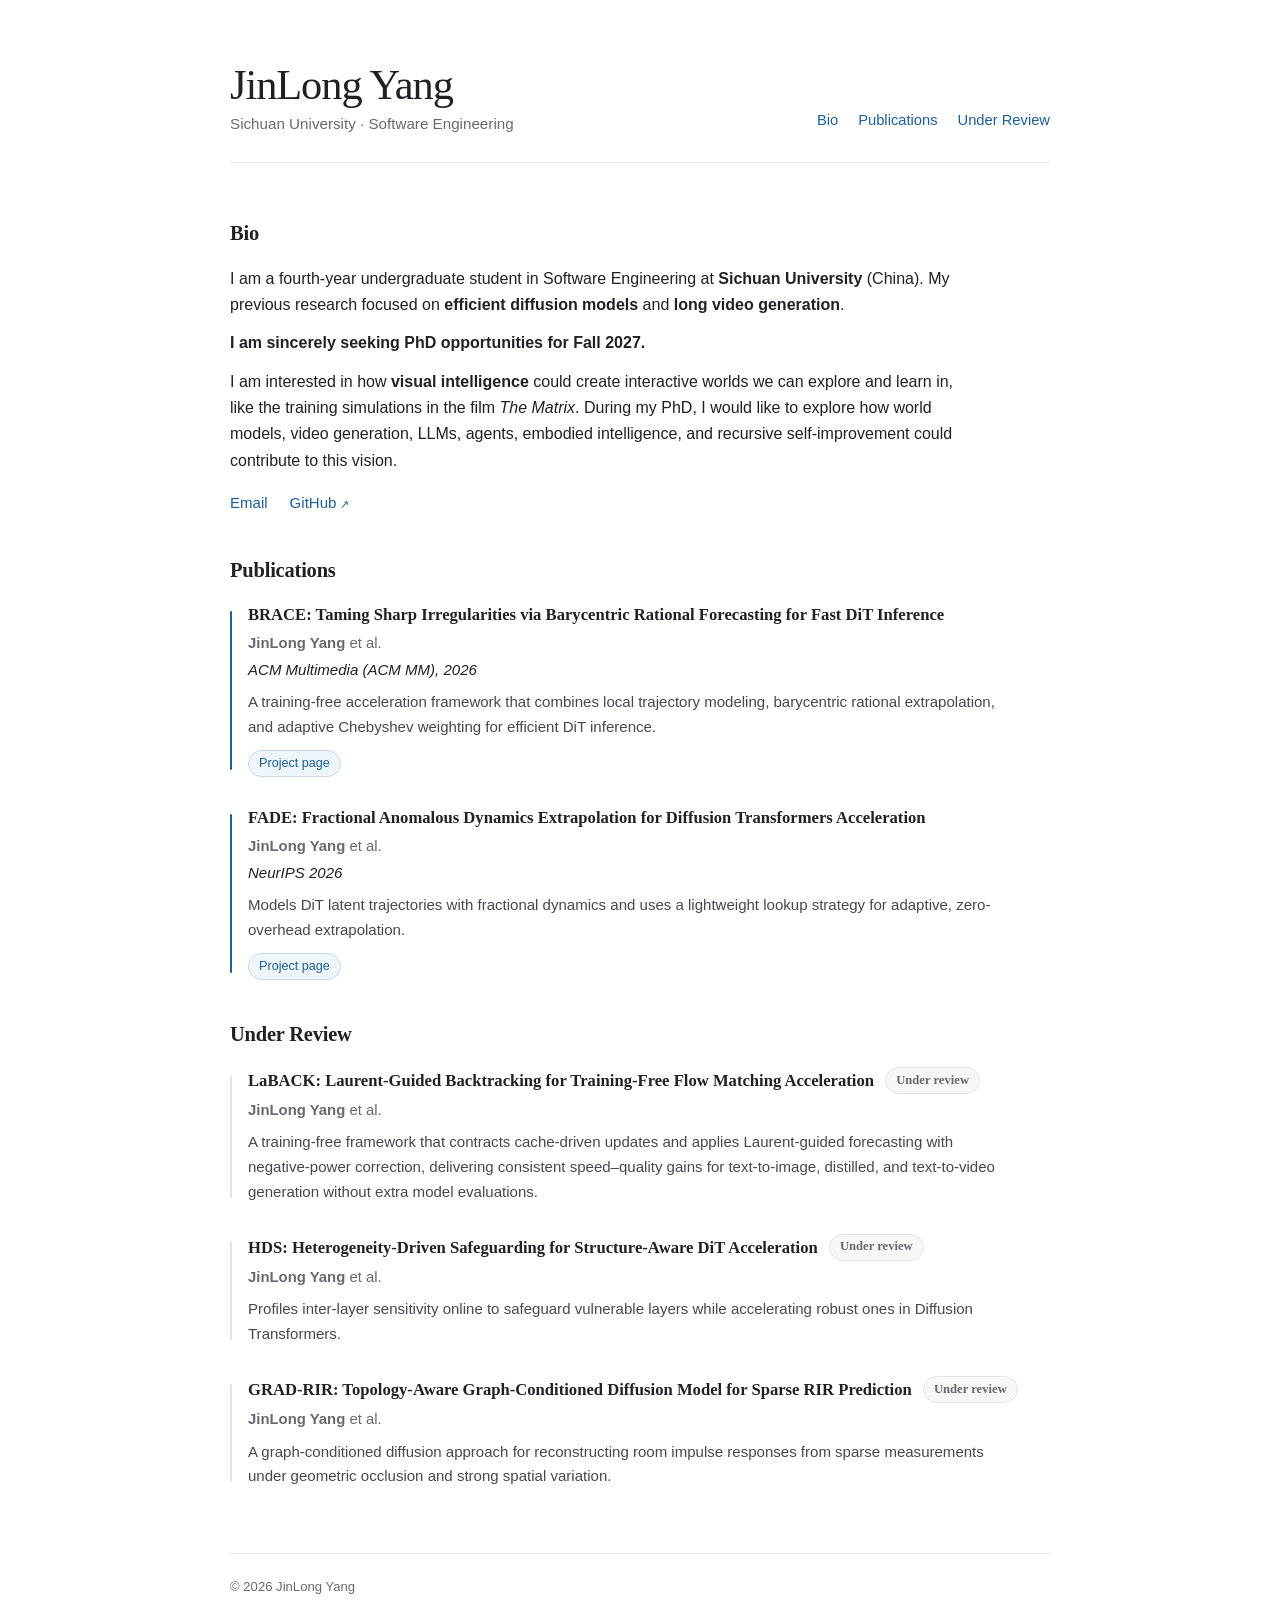
==== index.html @ 10dc599a "Add embodied intelligence to PhD interests" ====
<!doctype html>
<html lang="en">
<head>
  <meta charset="utf-8">
  <meta name="viewport" content="width=device-width, initial-scale=1">
  <meta name="description" content="JinLong Yang — undergraduate researcher at Sichuan University, China, seeking PhD opportunities for Fall 2027. Research interests include visual intelligence, world models, and video generation.">
  <meta name="theme-color" content="#ffffff">
  <title>JinLong Yang</title>

  <style>
    :root {
      --ink: #202124;
      --muted: #666a70;
      --line: #e2e4e7;
      --accent: #1f5f99;
      --accent-soft: #eef5fb;
      --page: #fff;
    }

    * { box-sizing: border-box; }
    html { scroll-behavior: smooth; }

    body {
      margin: 0;
      color: var(--ink);
      background: var(--page);
      font-family: "Helvetica Neue", Arial, sans-serif;
      font-size: 16px;
      line-height: 1.65;
      -webkit-font-smoothing: antialiased;
    }

    a {
      color: var(--accent);
      text-decoration: none;
      text-underline-offset: 3px;
    }

    a:hover,
    a:focus-visible {
      text-decoration: underline;
    }

    a:focus-visible {
      outline: 2px solid var(--accent);
      outline-offset: 3px;
      border-radius: 2px;
    }

    .page {
      width: min(100% - 40px, 820px);
      margin: 0 auto;
    }

    .site-header {
      display: flex;
      align-items: flex-end;
      justify-content: space-between;
      gap: 32px;
      padding: 62px 0 26px;
      border-bottom: 1px solid var(--line);
    }

    .identity h1 {
      margin: 0 0 2px;
      font-family: Georgia, "Times New Roman", serif;
      font-size: clamp(2rem, 6vw, 2.65rem);
      font-weight: 500;
      line-height: 1.1;
      letter-spacing: -.025em;
    }

    .identity p {
      margin: 0;
      color: var(--muted);
      font-size: .95rem;
    }

    .site-nav {
      display: flex;
      gap: 20px;
      padding-bottom: 3px;
      font-size: .92rem;
      white-space: nowrap;
    }

    main {
      padding: 16px 0 64px;
    }

    section {
      padding-top: 38px;
      scroll-margin-top: 18px;
    }

    h2 {
      margin: 0 0 15px;
      font-family: Georgia, "Times New Roman", serif;
      font-size: 1.28rem;
      font-weight: 600;
      letter-spacing: -.01em;
    }

    .bio {
      max-width: 750px;
    }

    .bio p {
      margin: 0 0 12px;
    }

    .contact-links {
      display: flex;
      flex-wrap: wrap;
      gap: 9px 18px;
      margin-top: 17px;
      font-size: .94rem;
    }

    .contact-links a::after {
      content: "\2197";
      margin-left: 4px;
      font-size: .75em;
    }

    .contact-links a[href^="mailto"]::after {
      content: "";
    }

    .paper-list {
      display: grid;
      gap: 29px;
    }

    .paper {
      position: relative;
      padding-left: 18px;
    }

    .paper::before {
      content: "";
      position: absolute;
      top: .48em;
      bottom: .42em;
      left: 0;
      width: 2px;
      border-radius: 2px;
      background: var(--line);
    }

    .paper.publication::before {
      background: var(--accent);
    }

    .paper-title {
      margin: 0 0 4px;
      font-family: Georgia, "Times New Roman", serif;
      font-size: 1.04rem;
      font-weight: 600;
      line-height: 1.45;
    }

    .paper-authors,
    .paper-venue,
    .paper-summary {
      margin: 0;
    }

    .paper-authors {
      color: var(--muted);
      font-size: .93rem;
    }

    .paper-venue {
      margin-top: 2px;
      font-size: .94rem;
      font-style: italic;
    }

    .paper-summary {
      max-width: 750px;
      margin-top: 8px;
      color: #45484d;
      font-size: .94rem;
    }

    .paper-links {
      display: flex;
      flex-wrap: wrap;
      gap: 8px;
      margin-top: 10px;
    }

    .paper-links a,
    .status {
      display: inline-flex;
      align-items: center;
      min-height: 27px;
      padding: 2px 10px;
      border: 1px solid #cbd8e4;
      border-radius: 999px;
      background: var(--accent-soft);
      font-size: .79rem;
      font-style: normal;
      line-height: 1.4;
    }

    .paper-links a:hover {
      background: #e2eef8;
      text-decoration: none;
    }

    .status {
      margin-left: 7px;
      border-color: var(--line);
      color: var(--muted);
      background: #f7f7f7;
      vertical-align: 2px;
    }

    footer {
      padding: 22px 0 38px;
      border-top: 1px solid var(--line);
      color: var(--muted);
      font-size: .82rem;
    }

    @media (max-width: 620px) {
      .page {
        width: min(100% - 30px, 820px);
      }

      .site-header {
        align-items: flex-start;
        flex-direction: column;
        gap: 19px;
        padding-top: 38px;
      }

      .site-nav {
        width: 100%;
        gap: 18px;
        overflow-x: auto;
      }

      main {
        padding-bottom: 50px;
      }

      section {
        padding-top: 31px;
      }
    }

    @media (prefers-reduced-motion: reduce) {
      html {
        scroll-behavior: auto;
      }
    }
  </style>
</head>

<body>
  <div class="page">

    <header class="site-header">
      <div class="identity">
        <h1>JinLong Yang</h1>
        <p>Sichuan University · Software Engineering</p>
      </div>

      <nav class="site-nav" aria-label="Primary navigation">
        <a href="#bio">Bio</a>
        <a href="#publications">Publications</a>
        <a href="#under-review">Under Review</a>
      </nav>
    </header>

    <main>

      <!-- ================= BIO ================= -->

      <section id="bio" class="bio">
        <h2>Bio</h2>

        <p>
          I am a fourth-year undergraduate student in Software Engineering at
          <strong>Sichuan University</strong> (China). My previous research
          focused on <strong>efficient diffusion models</strong> and
          <strong>long video generation</strong>.
        </p>

        <p>
          <strong>I am sincerely seeking PhD opportunities for Fall 2027.</strong>
        </p>

        <p>
          I am interested in how <strong>visual intelligence</strong> could create
          interactive worlds we can explore and learn in, like the training
          simulations in the film <em>The Matrix</em>. During my PhD, I would like to
          explore how world models, video generation, LLMs, agents, embodied
          intelligence, and recursive self-improvement could contribute to this vision.
        </p>

        <div class="contact-links" aria-label="Contact links">
          <a href="mailto:2023141461083@stu.scu.edu.cn">Email</a>
          <a href="https://github.com/youngkinlon" target="_blank" rel="noreferrer">GitHub</a>
        </div>
      </section>


      <!-- ================= PUBLICATIONS ================= -->

      <section id="publications">
        <h2>Publications</h2>

        <div class="paper-list">

          <!-- BRACE -->

          <article class="paper publication">

            <h3 class="paper-title">
              BRACE: Taming Sharp Irregularities via Barycentric Rational Forecasting for Fast DiT Inference
            </h3>

            <p class="paper-authors">
              <strong>JinLong Yang</strong> et al.
            </p>

            <p class="paper-venue">
              ACM Multimedia (ACM MM), 2026
            </p>

            <p class="paper-summary">
              A training-free acceleration framework that combines local
              trajectory modeling, barycentric rational extrapolation,
              and adaptive Chebyshev weighting for efficient DiT inference.
            </p>

            <div class="paper-links">
              <a
                href="https://youngkinlon.github.io/BRACE-Taming-Sharp-Irregularities-via-Barycentric-Rational-Forecasting-for-Fast-DiT-Inference/"
                target="_blank"
                rel="noreferrer"
              >
                Project page
              </a>
            </div>

          </article>


          <!-- FADE: NeurIPS 2026 -->

          <article class="paper publication">

            <h3 class="paper-title">
              FADE: Fractional Anomalous Dynamics Extrapolation for Diffusion Transformers Acceleration
            </h3>

            <p class="paper-authors">
              <strong>JinLong Yang</strong> et al.
            </p>

            <p class="paper-venue">
              NeurIPS 2026
            </p>

            <p class="paper-summary">
              Models DiT latent trajectories with fractional dynamics
              and uses a lightweight lookup strategy for adaptive,
              zero-overhead extrapolation.
            </p>

            <div class="paper-links">
              <a
                href="https://youngkinlon.github.io/fade-project-page/"
                target="_blank"
                rel="noreferrer"
              >
                Project page
              </a>
            </div>

          </article>

        </div>
      </section>


      <!-- ================= UNDER REVIEW ================= -->

      <section id="under-review">
        <h2>Under Review</h2>

        <div class="paper-list">

          <!-- LaBACK -->

          <article class="paper">

            <h3 class="paper-title">
              LaBACK: Laurent-Guided Backtracking for Training-Free Flow Matching Acceleration
              <span class="status">Under review</span>
            </h3>

            <p class="paper-authors">
              <strong>JinLong Yang</strong> et al.
            </p>

            <p class="paper-summary">
              A training-free framework that contracts cache-driven updates
              and applies Laurent-guided forecasting with negative-power correction,
              delivering consistent speed–quality gains for text-to-image,
              distilled, and text-to-video generation without extra model evaluations.
            </p>

          </article>


          <!-- HDS -->

          <article class="paper">

            <h3 class="paper-title">
              HDS: Heterogeneity-Driven Safeguarding for Structure-Aware DiT Acceleration
              <span class="status">Under review</span>
            </h3>

            <p class="paper-authors">
              <strong>JinLong Yang</strong> et al.
            </p>

            <p class="paper-summary">
              Profiles inter-layer sensitivity online to safeguard vulnerable
              layers while accelerating robust ones in Diffusion Transformers.
            </p>

          </article>


          <!-- GRAD-RIR -->

          <article class="paper">

            <h3 class="paper-title">
              GRAD-RIR: Topology-Aware Graph-Conditioned Diffusion Model for Sparse RIR Prediction
              <span class="status">Under review</span>
            </h3>

            <p class="paper-authors">
              <strong>JinLong Yang</strong> et al.
            </p>

            <p class="paper-summary">
              A graph-conditioned diffusion approach for reconstructing
              room impulse responses from sparse measurements under
              geometric occlusion and strong spatial variation.
            </p>

          </article>

        </div>
      </section>

    </main>

    <footer>
      © 2026 JinLong Yang
    </footer>

  </div>
</body>
</html>
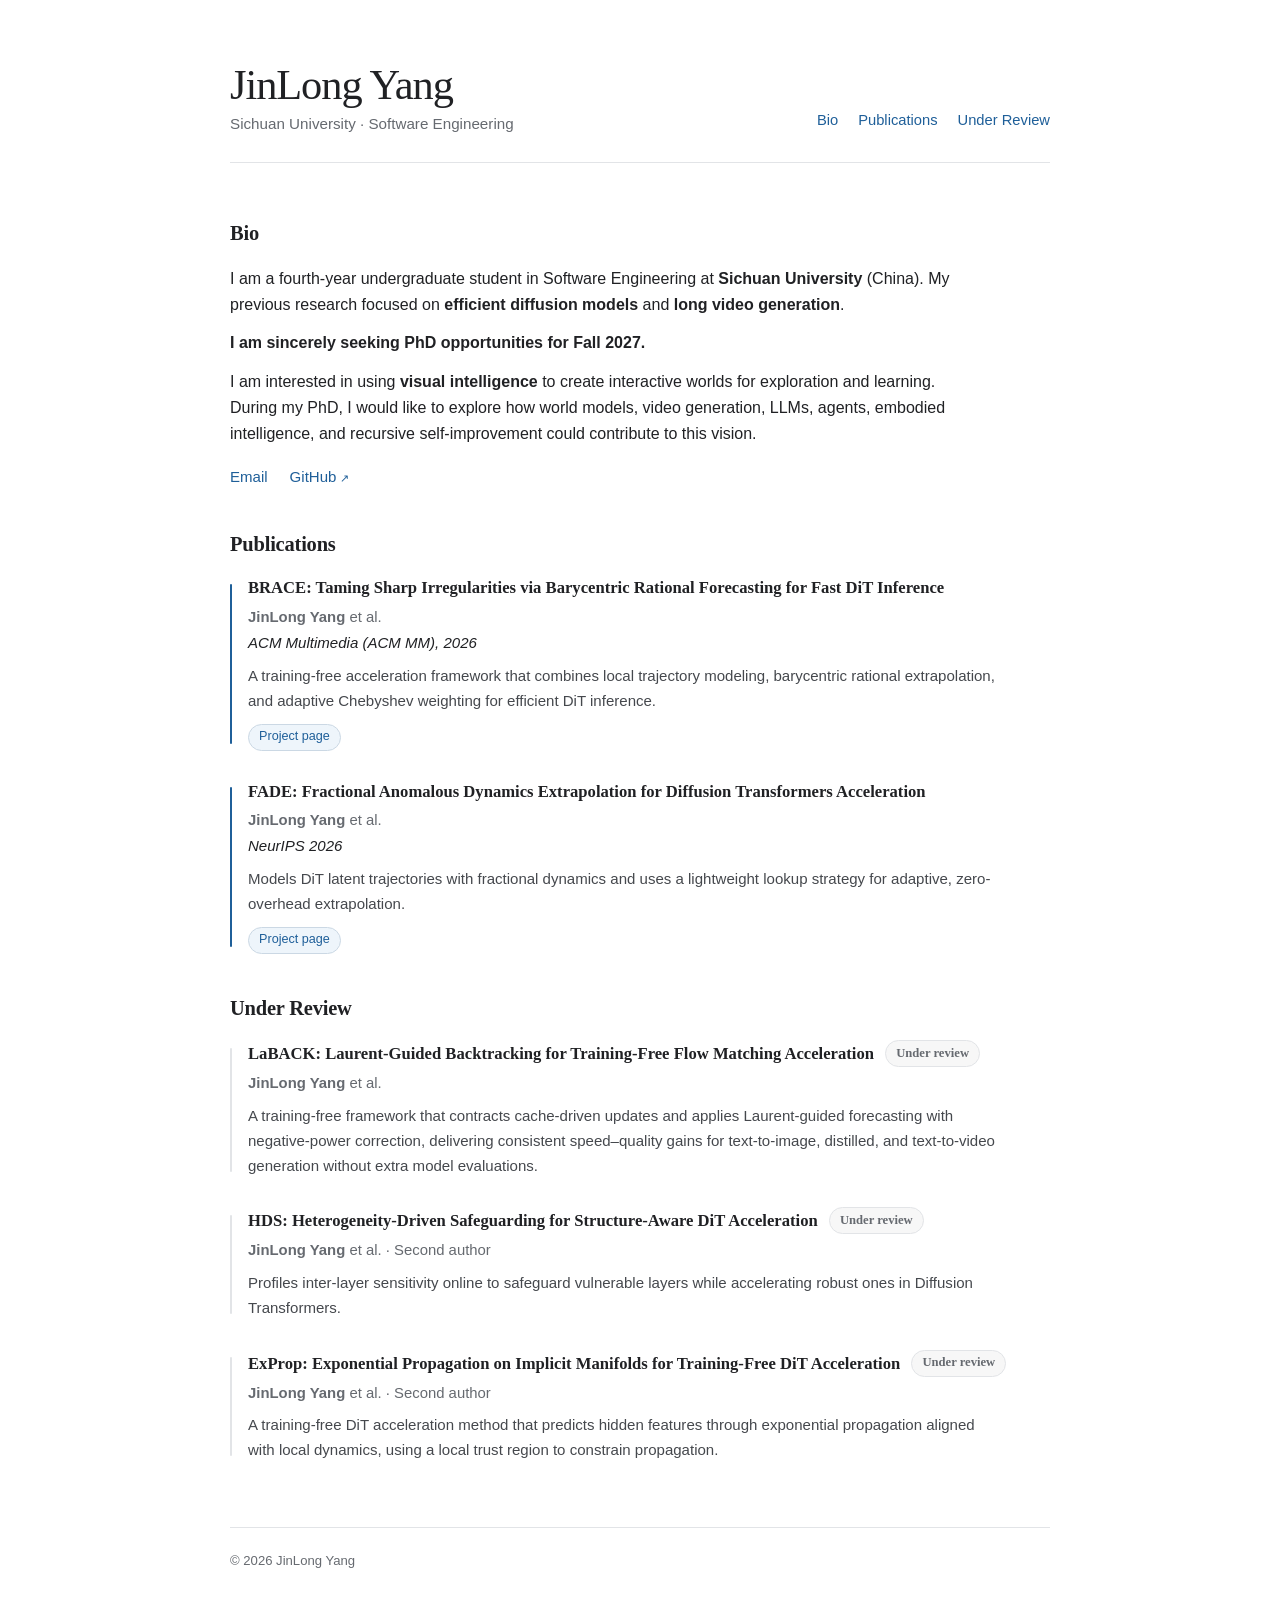
==== commit 4bb97bb8: "Update research interests and second-author papers" ====
--- a/index.html
+++ b/index.html
@@ -295,10 +295,9 @@
         </p>
 
         <p>
-          I am interested in how <strong>visual intelligence</strong> could create
-          interactive worlds we can explore and learn in, like the training
-          simulations in the film <em>The Matrix</em>. During my PhD, I would like to
-          explore how world models, video generation, LLMs, agents, embodied
+          I am interested in using <strong>visual intelligence</strong> to create
+          interactive worlds for exploration and learning. During my PhD, I would
+          like to explore how world models, video generation, LLMs, agents, embodied
           intelligence, and recursive self-improvement could contribute to this vision.
         </p>
 
@@ -429,7 +428,7 @@
             </h3>
 
             <p class="paper-authors">
-              <strong>JinLong Yang</strong> et al.
+              <strong>JinLong Yang</strong> et al. · Second author
             </p>
 
             <p class="paper-summary">
@@ -440,23 +439,23 @@
           </article>
 
 
-          <!-- GRAD-RIR -->
+          <!-- ExProp -->
 
           <article class="paper">
 
             <h3 class="paper-title">
-              GRAD-RIR: Topology-Aware Graph-Conditioned Diffusion Model for Sparse RIR Prediction
+              ExProp: Exponential Propagation on Implicit Manifolds for Training-Free DiT Acceleration
               <span class="status">Under review</span>
             </h3>
 
             <p class="paper-authors">
-              <strong>JinLong Yang</strong> et al.
+              <strong>JinLong Yang</strong> et al. · Second author
             </p>
 
             <p class="paper-summary">
-              A graph-conditioned diffusion approach for reconstructing
-              room impulse responses from sparse measurements under
-              geometric occlusion and strong spatial variation.
+              A training-free DiT acceleration method that predicts hidden features
+              through exponential propagation aligned with local dynamics,
+              using a local trust region to constrain propagation.
             </p>
 
           </article>
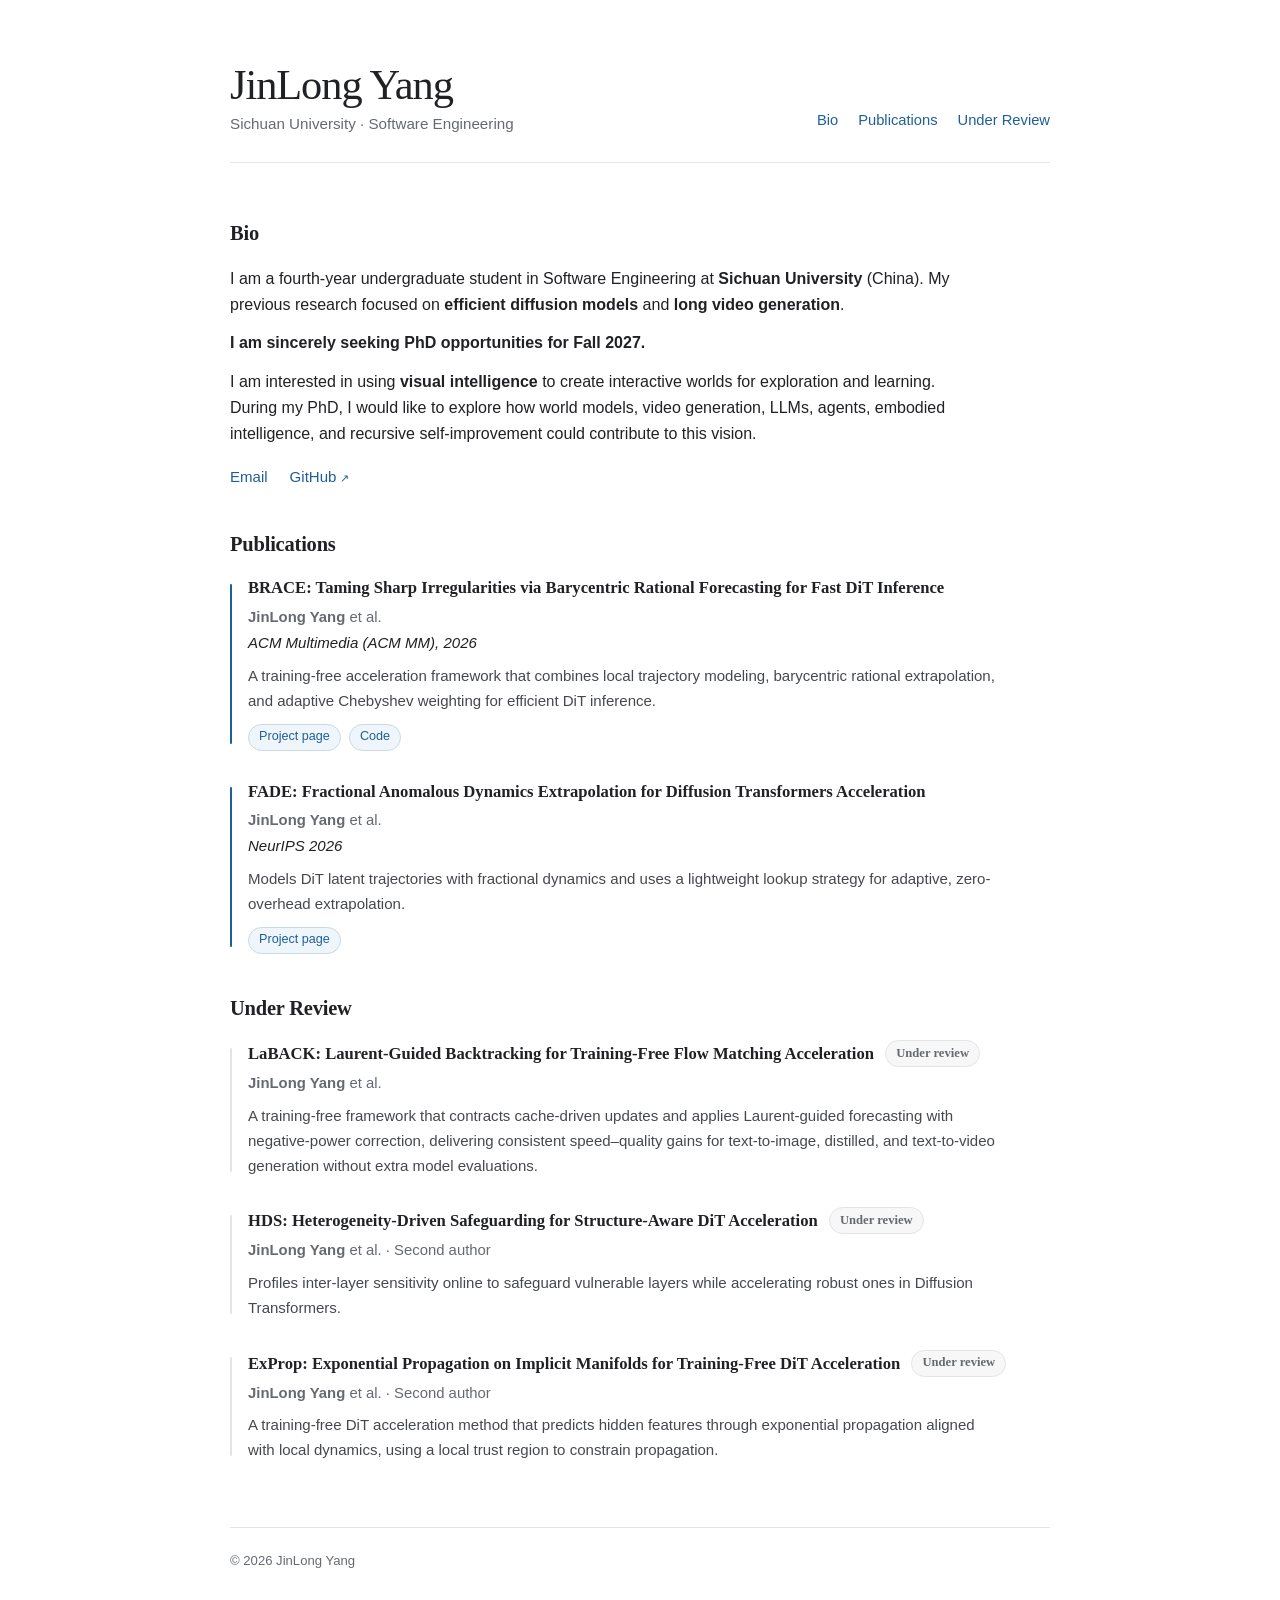
==== commit 62911693: "Add BRACE code link" ====
--- a/index.html
+++ b/index.html
@@ -345,6 +345,13 @@
               >
                 Project page
               </a>
+              <a
+                href="https://github.com/youngkinlon/BRACE"
+                target="_blank"
+                rel="noreferrer"
+              >
+                Code
+              </a>
             </div>
 
           </article>
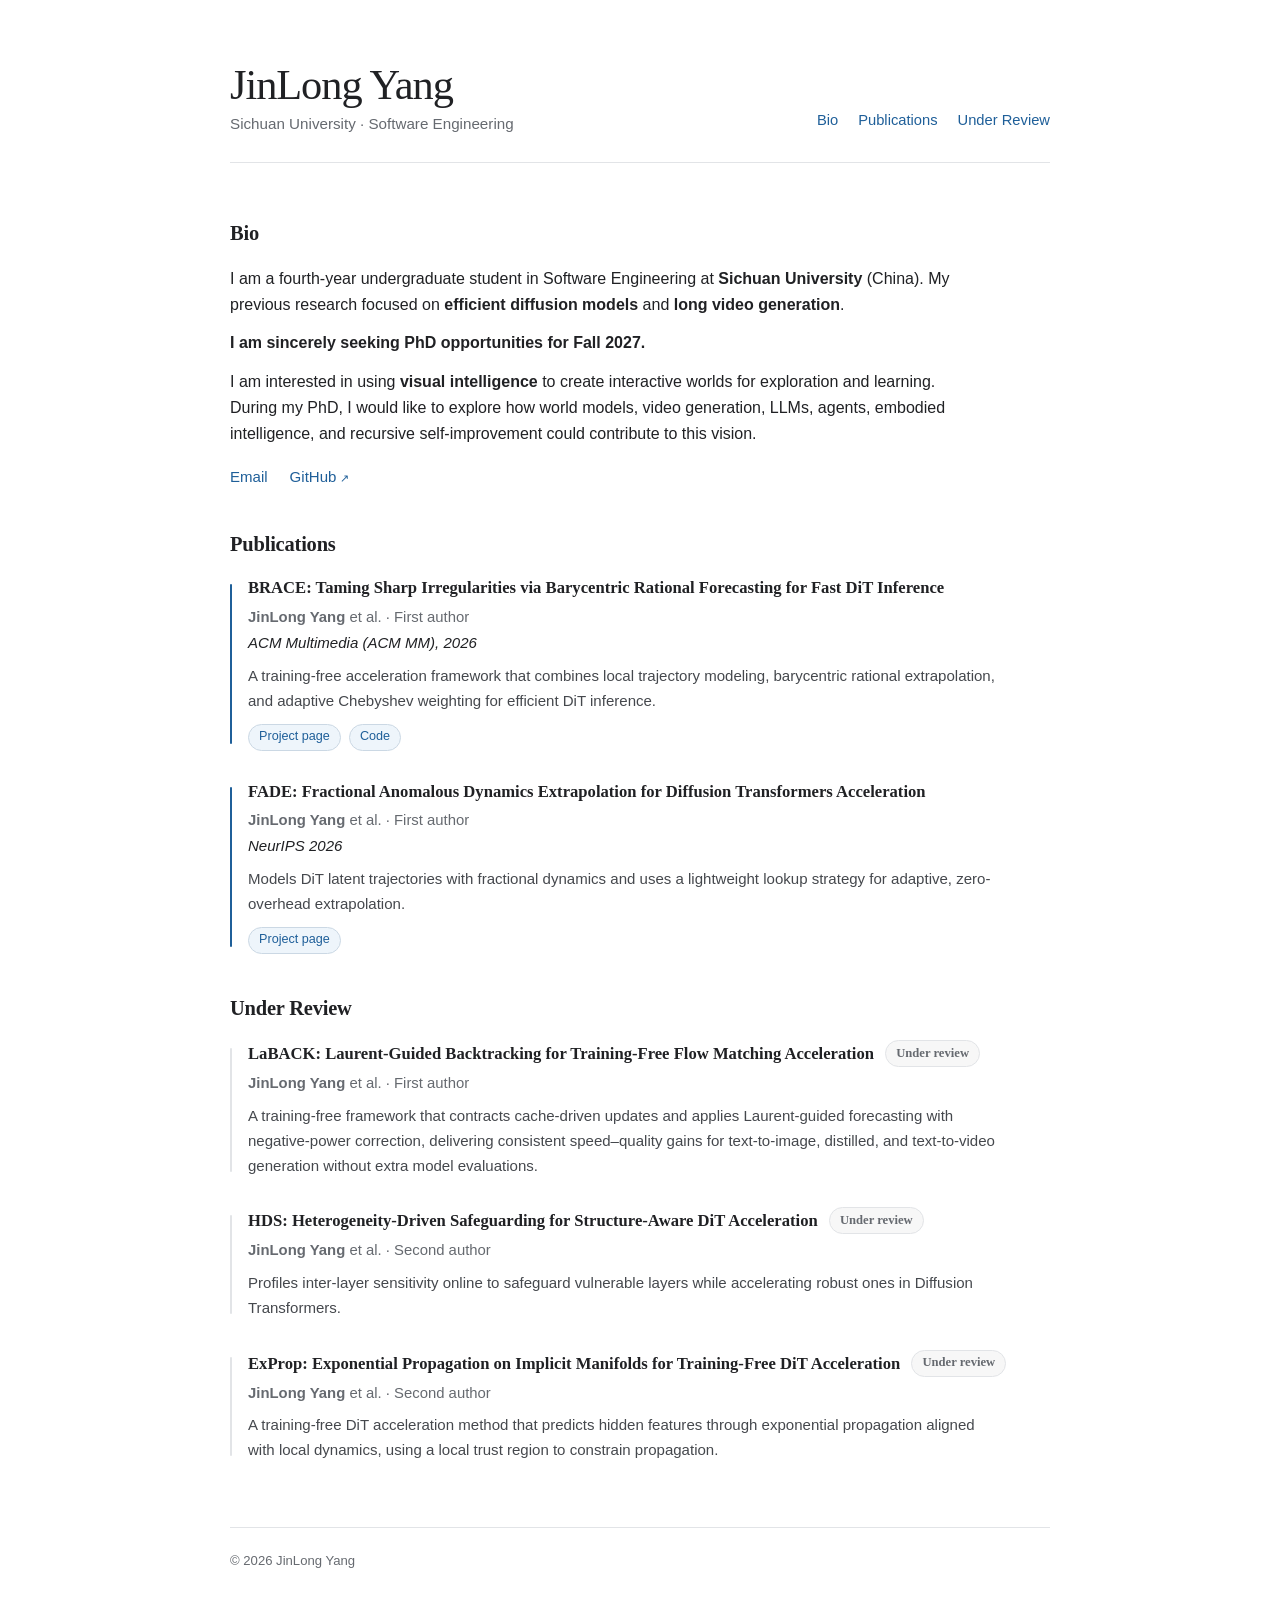
==== commit 78cb89a6: "Label first-author papers" ====
--- a/index.html
+++ b/index.html
@@ -324,7 +324,7 @@
             </h3>
 
             <p class="paper-authors">
-              <strong>JinLong Yang</strong> et al.
+              <strong>JinLong Yang</strong> et al. · First author
             </p>
 
             <p class="paper-venue">
@@ -366,7 +366,7 @@
             </h3>
 
             <p class="paper-authors">
-              <strong>JinLong Yang</strong> et al.
+              <strong>JinLong Yang</strong> et al. · First author
             </p>
 
             <p class="paper-venue">
@@ -412,7 +412,7 @@
             </h3>
 
             <p class="paper-authors">
-              <strong>JinLong Yang</strong> et al.
+              <strong>JinLong Yang</strong> et al. · First author
             </p>
 
             <p class="paper-summary">
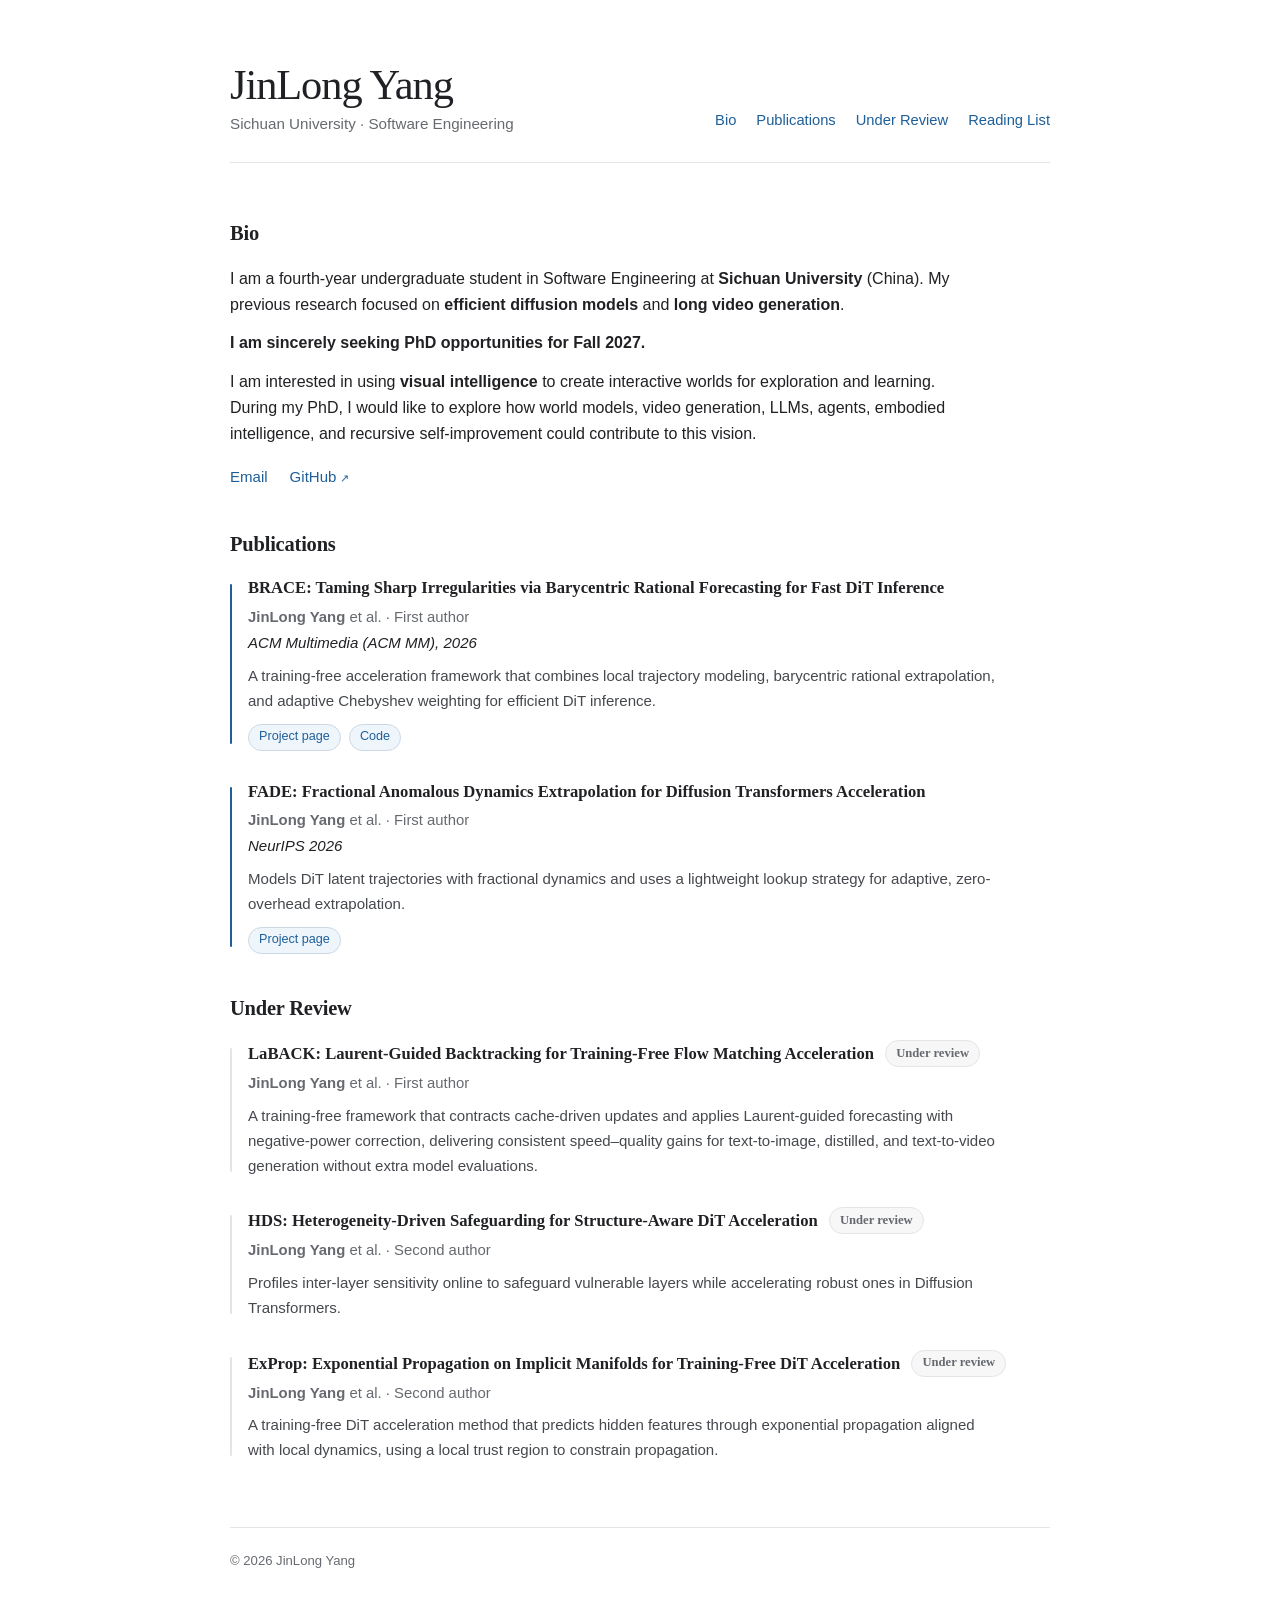
==== commit e24b26a3: "Add paper reading list page" ====
--- a/index.html
+++ b/index.html
@@ -7,257 +7,7 @@
   <meta name="theme-color" content="#ffffff">
   <title>JinLong Yang</title>
 
-  <style>
-    :root {
-      --ink: #202124;
-      --muted: #666a70;
-      --line: #e2e4e7;
-      --accent: #1f5f99;
-      --accent-soft: #eef5fb;
-      --page: #fff;
-    }
-
-    * { box-sizing: border-box; }
-    html { scroll-behavior: smooth; }
-
-    body {
-      margin: 0;
-      color: var(--ink);
-      background: var(--page);
-      font-family: "Helvetica Neue", Arial, sans-serif;
-      font-size: 16px;
-      line-height: 1.65;
-      -webkit-font-smoothing: antialiased;
-    }
-
-    a {
-      color: var(--accent);
-      text-decoration: none;
-      text-underline-offset: 3px;
-    }
-
-    a:hover,
-    a:focus-visible {
-      text-decoration: underline;
-    }
-
-    a:focus-visible {
-      outline: 2px solid var(--accent);
-      outline-offset: 3px;
-      border-radius: 2px;
-    }
-
-    .page {
-      width: min(100% - 40px, 820px);
-      margin: 0 auto;
-    }
-
-    .site-header {
-      display: flex;
-      align-items: flex-end;
-      justify-content: space-between;
-      gap: 32px;
-      padding: 62px 0 26px;
-      border-bottom: 1px solid var(--line);
-    }
-
-    .identity h1 {
-      margin: 0 0 2px;
-      font-family: Georgia, "Times New Roman", serif;
-      font-size: clamp(2rem, 6vw, 2.65rem);
-      font-weight: 500;
-      line-height: 1.1;
-      letter-spacing: -.025em;
-    }
-
-    .identity p {
-      margin: 0;
-      color: var(--muted);
-      font-size: .95rem;
-    }
-
-    .site-nav {
-      display: flex;
-      gap: 20px;
-      padding-bottom: 3px;
-      font-size: .92rem;
-      white-space: nowrap;
-    }
-
-    main {
-      padding: 16px 0 64px;
-    }
-
-    section {
-      padding-top: 38px;
-      scroll-margin-top: 18px;
-    }
-
-    h2 {
-      margin: 0 0 15px;
-      font-family: Georgia, "Times New Roman", serif;
-      font-size: 1.28rem;
-      font-weight: 600;
-      letter-spacing: -.01em;
-    }
-
-    .bio {
-      max-width: 750px;
-    }
-
-    .bio p {
-      margin: 0 0 12px;
-    }
-
-    .contact-links {
-      display: flex;
-      flex-wrap: wrap;
-      gap: 9px 18px;
-      margin-top: 17px;
-      font-size: .94rem;
-    }
-
-    .contact-links a::after {
-      content: "\2197";
-      margin-left: 4px;
-      font-size: .75em;
-    }
-
-    .contact-links a[href^="mailto"]::after {
-      content: "";
-    }
-
-    .paper-list {
-      display: grid;
-      gap: 29px;
-    }
-
-    .paper {
-      position: relative;
-      padding-left: 18px;
-    }
-
-    .paper::before {
-      content: "";
-      position: absolute;
-      top: .48em;
-      bottom: .42em;
-      left: 0;
-      width: 2px;
-      border-radius: 2px;
-      background: var(--line);
-    }
-
-    .paper.publication::before {
-      background: var(--accent);
-    }
-
-    .paper-title {
-      margin: 0 0 4px;
-      font-family: Georgia, "Times New Roman", serif;
-      font-size: 1.04rem;
-      font-weight: 600;
-      line-height: 1.45;
-    }
-
-    .paper-authors,
-    .paper-venue,
-    .paper-summary {
-      margin: 0;
-    }
-
-    .paper-authors {
-      color: var(--muted);
-      font-size: .93rem;
-    }
-
-    .paper-venue {
-      margin-top: 2px;
-      font-size: .94rem;
-      font-style: italic;
-    }
-
-    .paper-summary {
-      max-width: 750px;
-      margin-top: 8px;
-      color: #45484d;
-      font-size: .94rem;
-    }
-
-    .paper-links {
-      display: flex;
-      flex-wrap: wrap;
-      gap: 8px;
-      margin-top: 10px;
-    }
-
-    .paper-links a,
-    .status {
-      display: inline-flex;
-      align-items: center;
-      min-height: 27px;
-      padding: 2px 10px;
-      border: 1px solid #cbd8e4;
-      border-radius: 999px;
-      background: var(--accent-soft);
-      font-size: .79rem;
-      font-style: normal;
-      line-height: 1.4;
-    }
-
-    .paper-links a:hover {
-      background: #e2eef8;
-      text-decoration: none;
-    }
-
-    .status {
-      margin-left: 7px;
-      border-color: var(--line);
-      color: var(--muted);
-      background: #f7f7f7;
-      vertical-align: 2px;
-    }
-
-    footer {
-      padding: 22px 0 38px;
-      border-top: 1px solid var(--line);
-      color: var(--muted);
-      font-size: .82rem;
-    }
-
-    @media (max-width: 620px) {
-      .page {
-        width: min(100% - 30px, 820px);
-      }
-
-      .site-header {
-        align-items: flex-start;
-        flex-direction: column;
-        gap: 19px;
-        padding-top: 38px;
-      }
-
-      .site-nav {
-        width: 100%;
-        gap: 18px;
-        overflow-x: auto;
-      }
-
-      main {
-        padding-bottom: 50px;
-      }
-
-      section {
-        padding-top: 31px;
-      }
-    }
-
-    @media (prefers-reduced-motion: reduce) {
-      html {
-        scroll-behavior: auto;
-      }
-    }
-  </style>
+  <link rel="stylesheet" href="styles.css">
 </head>
 
 <body>
@@ -273,6 +23,7 @@
         <a href="#bio">Bio</a>
         <a href="#publications">Publications</a>
         <a href="#under-review">Under Review</a>
+        <a href="reading/">Reading List</a>
       </nav>
     </header>
 
--- a/styles.css
+++ b/styles.css
@@ -0,0 +1,267 @@
+:root {
+  --ink: #202124;
+  --muted: #666a70;
+  --line: #e2e4e7;
+  --accent: #1f5f99;
+  --accent-soft: #eef5fb;
+  --page: #fff;
+}
+
+* { box-sizing: border-box; }
+html { scroll-behavior: smooth; }
+
+body {
+  margin: 0;
+  color: var(--ink);
+  background: var(--page);
+  font-family: "Helvetica Neue", Arial, sans-serif;
+  font-size: 16px;
+  line-height: 1.65;
+  -webkit-font-smoothing: antialiased;
+}
+
+a {
+  color: var(--accent);
+  text-decoration: none;
+  text-underline-offset: 3px;
+}
+
+a:hover,
+a:focus-visible {
+  text-decoration: underline;
+}
+
+a:focus-visible {
+  outline: 2px solid var(--accent);
+  outline-offset: 3px;
+  border-radius: 2px;
+}
+
+.page {
+  width: min(100% - 40px, 820px);
+  margin: 0 auto;
+}
+
+.site-header {
+  display: flex;
+  align-items: flex-end;
+  justify-content: space-between;
+  gap: 32px;
+  padding: 62px 0 26px;
+  border-bottom: 1px solid var(--line);
+}
+
+.identity h1 {
+  margin: 0 0 2px;
+  font-family: Georgia, "Times New Roman", serif;
+  font-size: clamp(2rem, 6vw, 2.65rem);
+  font-weight: 500;
+  line-height: 1.1;
+  letter-spacing: -.025em;
+}
+
+.identity p {
+  margin: 0;
+  color: var(--muted);
+  font-size: .95rem;
+}
+
+.site-nav {
+  display: flex;
+  flex-wrap: wrap;
+  gap: 8px 20px;
+  padding-bottom: 3px;
+  font-size: .92rem;
+  white-space: nowrap;
+}
+
+.site-nav [aria-current="page"] {
+  color: var(--ink);
+  font-weight: 600;
+}
+
+main {
+  padding: 16px 0 64px;
+}
+
+section {
+  padding-top: 38px;
+  scroll-margin-top: 18px;
+}
+
+h2 {
+  margin: 0 0 15px;
+  font-family: Georgia, "Times New Roman", serif;
+  font-size: 1.28rem;
+  font-weight: 600;
+  letter-spacing: -.01em;
+}
+
+.bio {
+  max-width: 750px;
+}
+
+.bio p {
+  margin: 0 0 12px;
+}
+
+.contact-links {
+  display: flex;
+  flex-wrap: wrap;
+  gap: 9px 18px;
+  margin-top: 17px;
+  font-size: .94rem;
+}
+
+.contact-links a::after {
+  content: "\2197";
+  margin-left: 4px;
+  font-size: .75em;
+}
+
+.contact-links a[href^="mailto"]::after {
+  content: "";
+}
+
+.paper-list {
+  display: grid;
+  gap: 29px;
+}
+
+.paper {
+  position: relative;
+  padding-left: 18px;
+}
+
+.paper::before {
+  content: "";
+  position: absolute;
+  top: .48em;
+  bottom: .42em;
+  left: 0;
+  width: 2px;
+  border-radius: 2px;
+  background: var(--line);
+}
+
+.paper.publication::before {
+  background: var(--accent);
+}
+
+.paper-title {
+  margin: 0 0 4px;
+  font-family: Georgia, "Times New Roman", serif;
+  font-size: 1.04rem;
+  font-weight: 600;
+  line-height: 1.45;
+}
+
+.paper-authors,
+.paper-venue,
+.paper-summary {
+  margin: 0;
+}
+
+.paper-authors {
+  color: var(--muted);
+  font-size: .93rem;
+}
+
+.paper-venue {
+  margin-top: 2px;
+  font-size: .94rem;
+  font-style: italic;
+}
+
+.paper-summary {
+  max-width: 750px;
+  margin-top: 8px;
+  color: #45484d;
+  font-size: .94rem;
+}
+
+.paper-links {
+  display: flex;
+  flex-wrap: wrap;
+  gap: 8px;
+  margin-top: 10px;
+}
+
+.paper-links a,
+.status {
+  display: inline-flex;
+  align-items: center;
+  min-height: 27px;
+  padding: 2px 10px;
+  border: 1px solid #cbd8e4;
+  border-radius: 999px;
+  background: var(--accent-soft);
+  font-size: .79rem;
+  font-style: normal;
+  line-height: 1.4;
+}
+
+.paper-links a:hover {
+  background: #e2eef8;
+  text-decoration: none;
+}
+
+.status {
+  margin-left: 7px;
+  border-color: var(--line);
+  color: var(--muted);
+  background: #f7f7f7;
+  vertical-align: 2px;
+}
+
+.reading-intro {
+  margin: 0 0 24px;
+}
+
+.reading-empty {
+  margin: 0;
+  color: var(--muted);
+}
+
+.reading-empty:not(:only-child) {
+  display: none;
+}
+
+footer {
+  padding: 22px 0 38px;
+  border-top: 1px solid var(--line);
+  color: var(--muted);
+  font-size: .82rem;
+}
+
+@media (max-width: 620px) {
+  .page {
+    width: min(100% - 30px, 820px);
+  }
+
+  .site-header {
+    align-items: flex-start;
+    flex-direction: column;
+    gap: 19px;
+    padding-top: 38px;
+  }
+
+  .site-nav {
+    width: 100%;
+    column-gap: 18px;
+  }
+
+  main {
+    padding-bottom: 50px;
+  }
+
+  section {
+    padding-top: 31px;
+  }
+}
+
+@media (prefers-reduced-motion: reduce) {
+  html {
+    scroll-behavior: auto;
+  }
+}
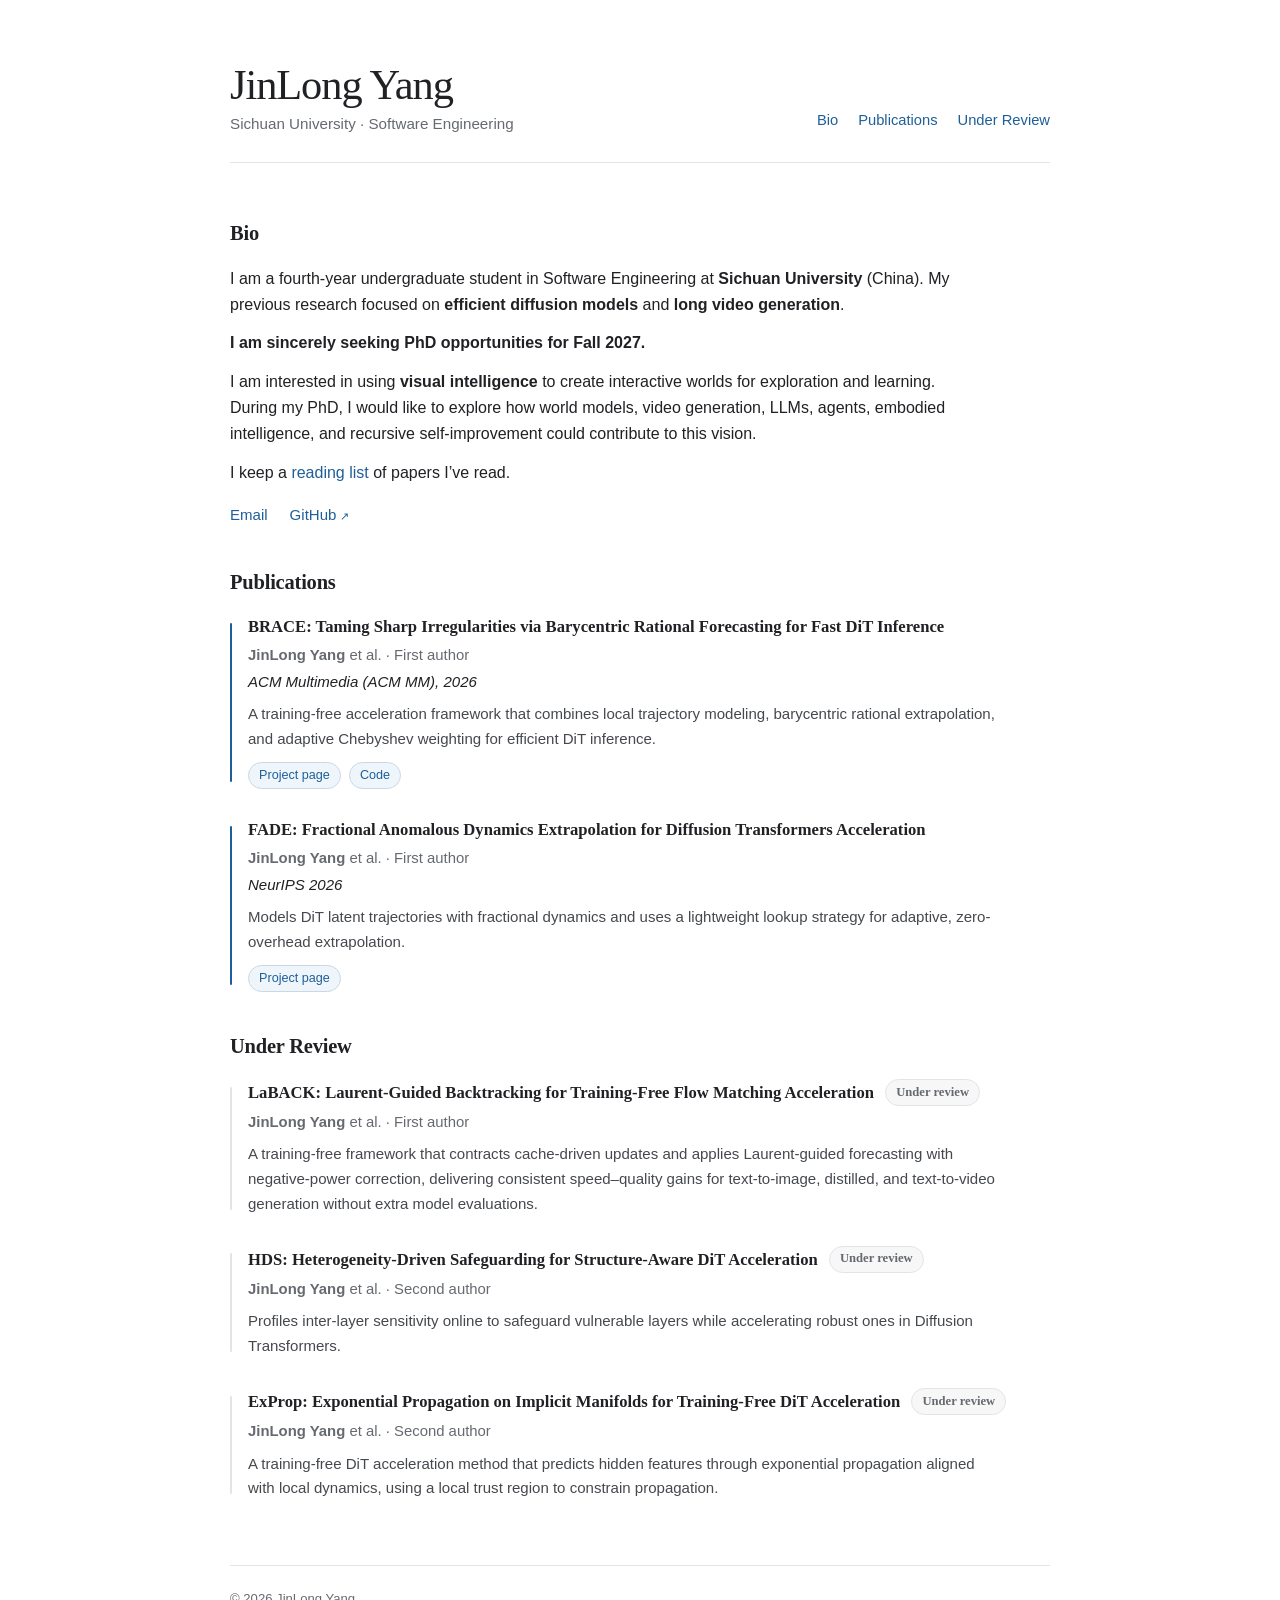
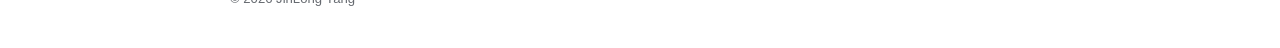
==== commit 33ea2bc0: "Link reading list from bio" ====
--- a/index.html
+++ b/index.html
@@ -23,7 +23,6 @@
         <a href="#bio">Bio</a>
         <a href="#publications">Publications</a>
         <a href="#under-review">Under Review</a>
-        <a href="reading/">Reading List</a>
       </nav>
     </header>
 
@@ -51,6 +50,8 @@
           like to explore how world models, video generation, LLMs, agents, embodied
           intelligence, and recursive self-improvement could contribute to this vision.
         </p>
+
+        <p>I keep a <a href="reading/">reading list</a> of papers I’ve read.</p>
 
         <div class="contact-links" aria-label="Contact links">
           <a href="mailto:2023141461083@stu.scu.edu.cn">Email</a>
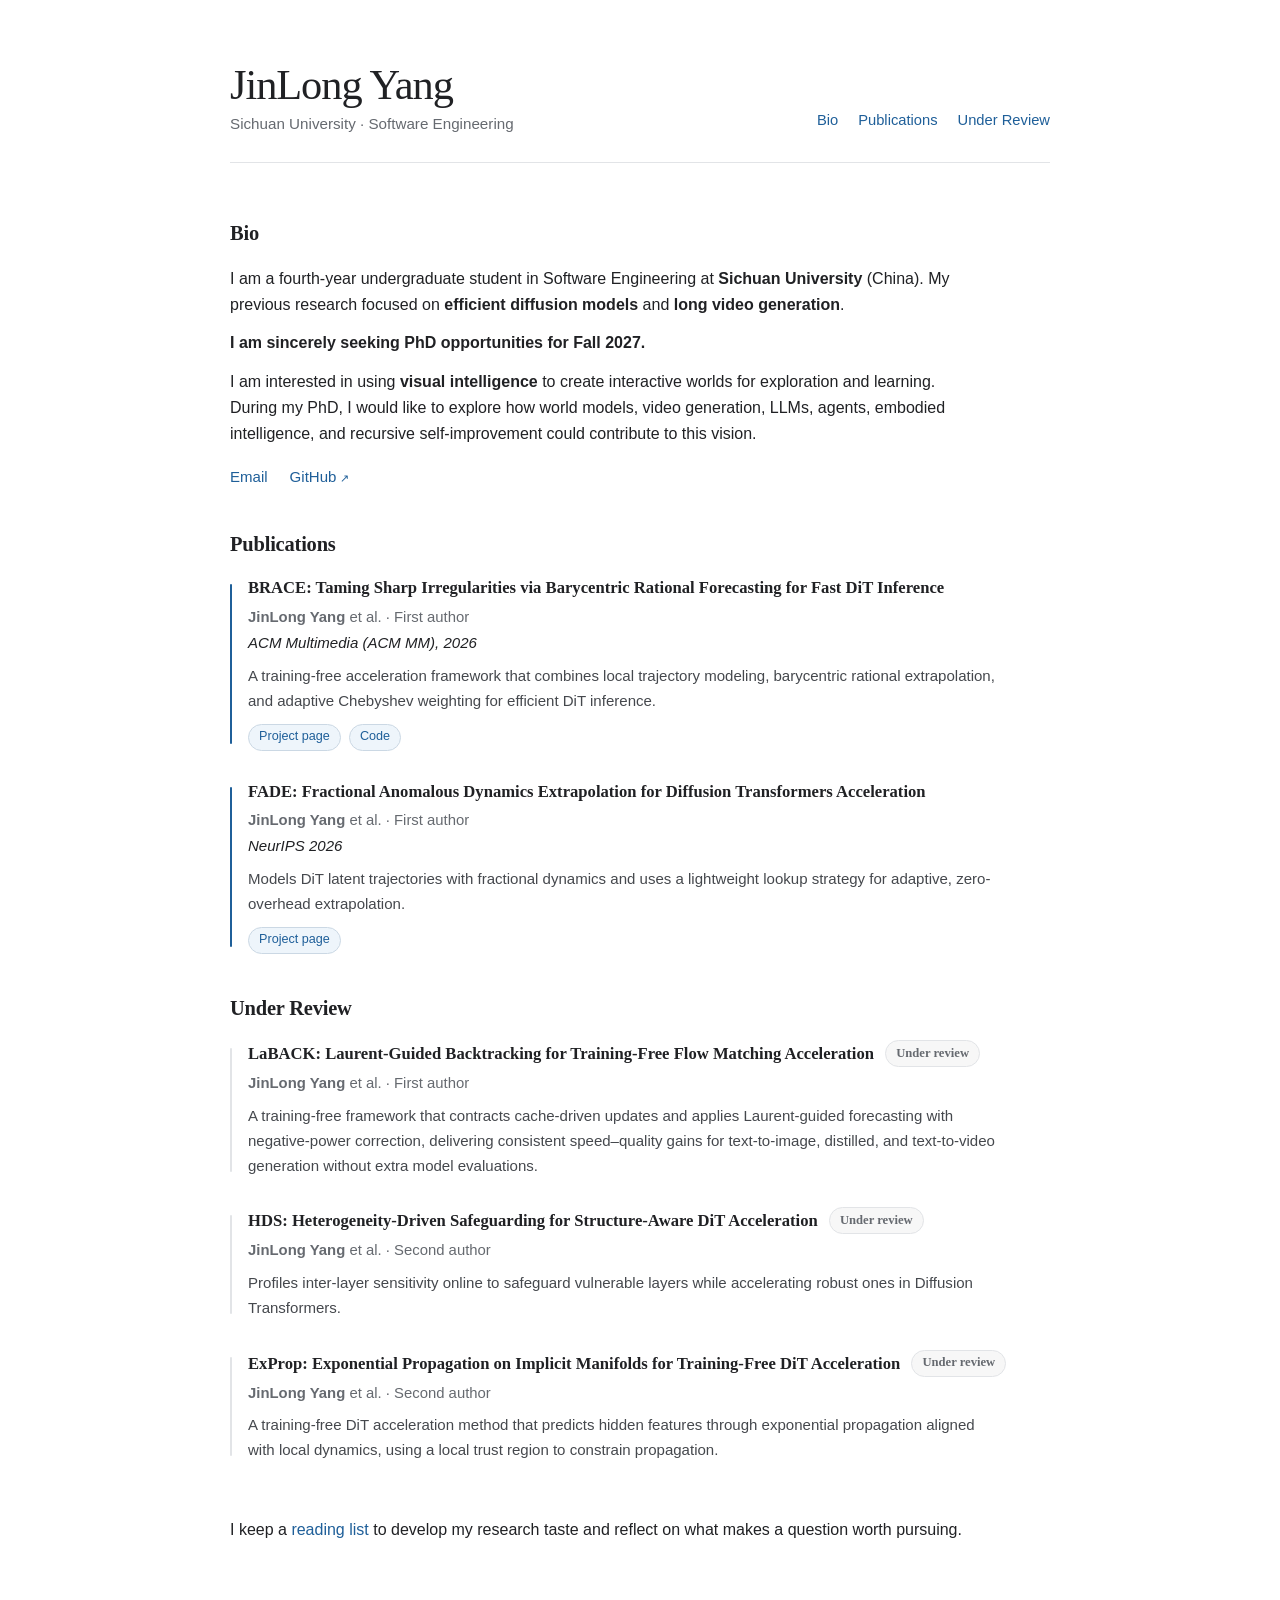
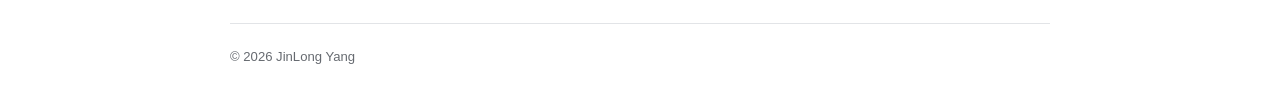
==== commit 0e811785: "Move reading list note below papers" ====
--- a/index.html
+++ b/index.html
@@ -50,8 +50,6 @@
           like to explore how world models, video generation, LLMs, agents, embodied
           intelligence, and recursive self-improvement could contribute to this vision.
         </p>
-
-        <p>I keep a <a href="reading/">reading list</a> of papers I’ve read.</p>
 
         <div class="contact-links" aria-label="Contact links">
           <a href="mailto:2023141461083@stu.scu.edu.cn">Email</a>
@@ -222,6 +220,13 @@
         </div>
       </section>
 
+      <section aria-label="Reading list">
+        <p>
+          I keep a <a href="reading/">reading list</a> to develop my research taste
+          and reflect on what makes a question worth pursuing.
+        </p>
+      </section>
+
     </main>
 
     <footer>
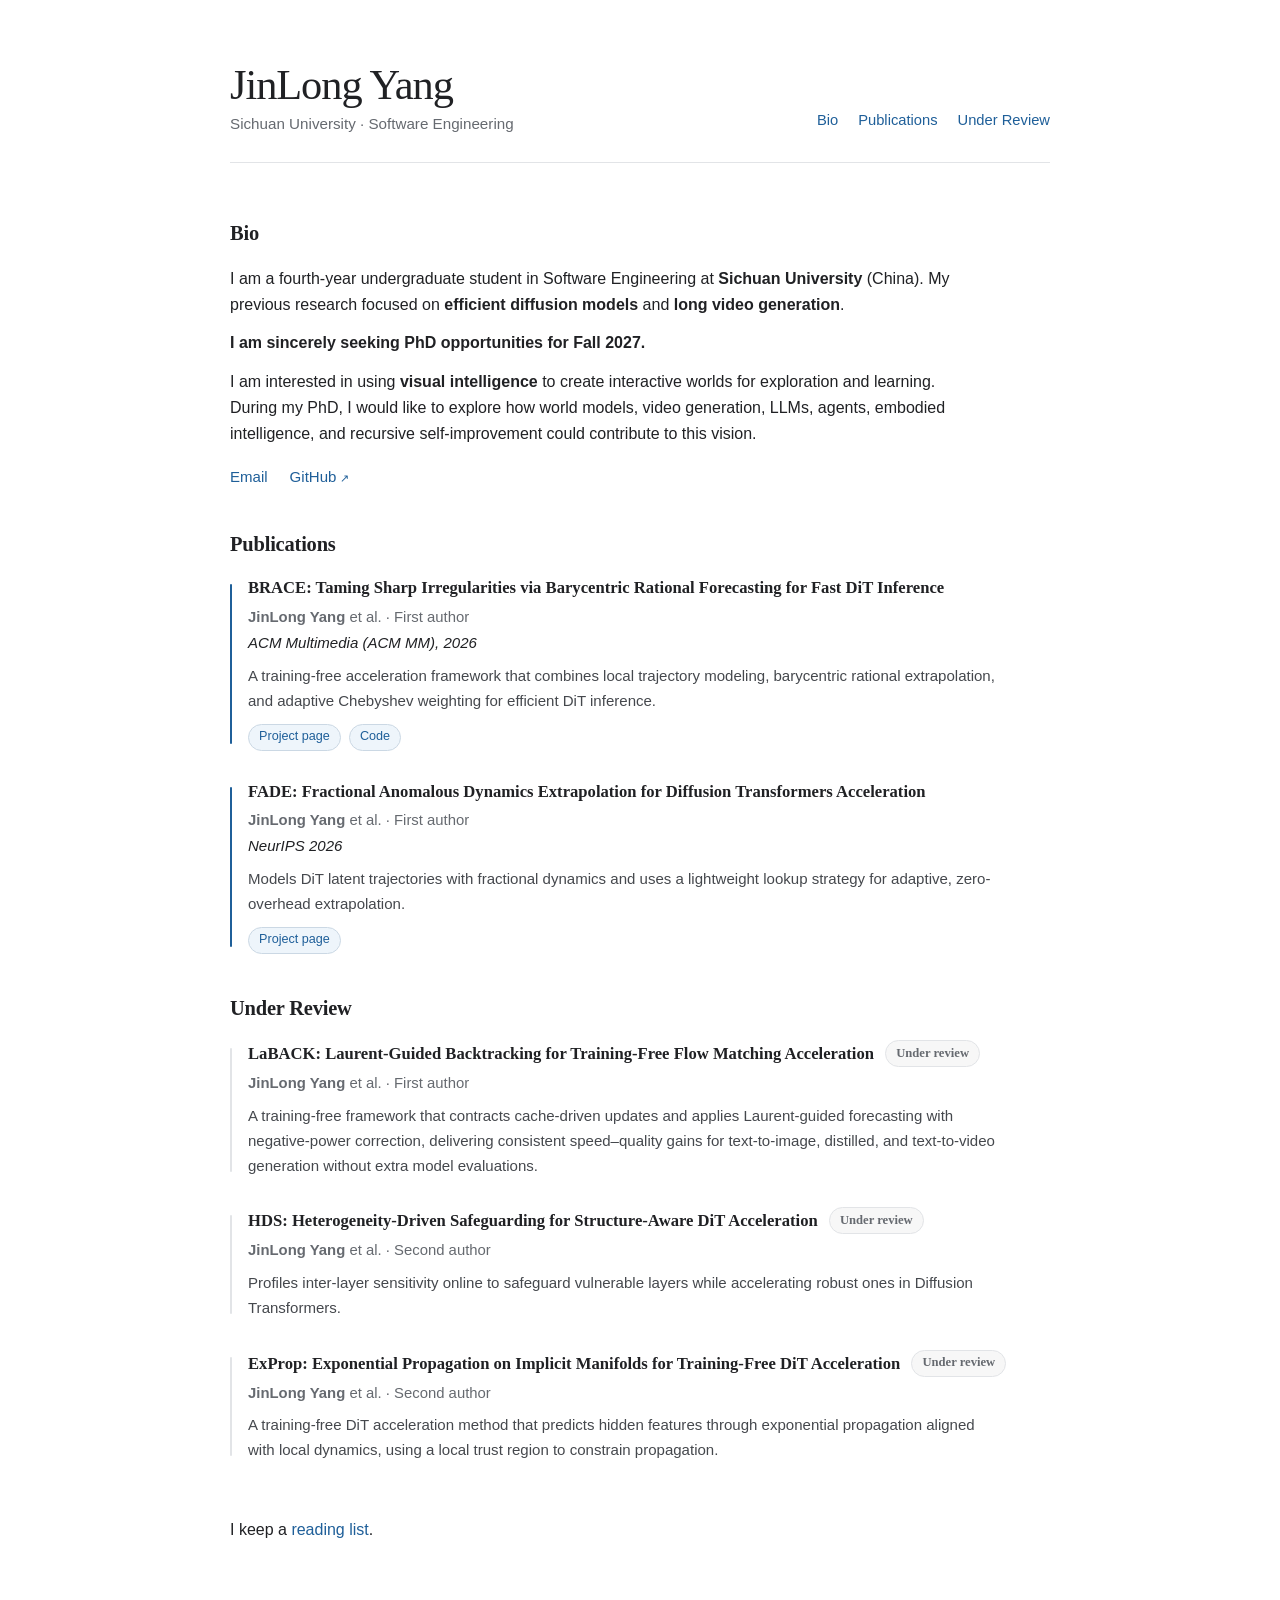
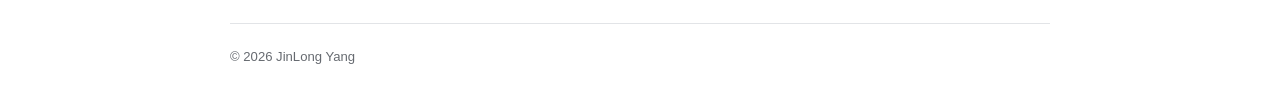
==== commit 53f90ca1: "Shorten reading list note" ====
--- a/index.html
+++ b/index.html
@@ -222,8 +222,7 @@
 
       <section aria-label="Reading list">
         <p>
-          I keep a <a href="reading/">reading list</a> to develop my research taste
-          and reflect on what makes a question worth pursuing.
+          I keep a <a href="reading/">reading list</a>.
         </p>
       </section>
 
--- a/styles.css
+++ b/styles.css
@@ -223,8 +223,8 @@
   color: var(--muted);
 }
 
-.reading-empty:not(:only-child) {
-  display: none;
+.reading-notes a {
+  overflow-wrap: anywhere;
 }
 
 footer {
